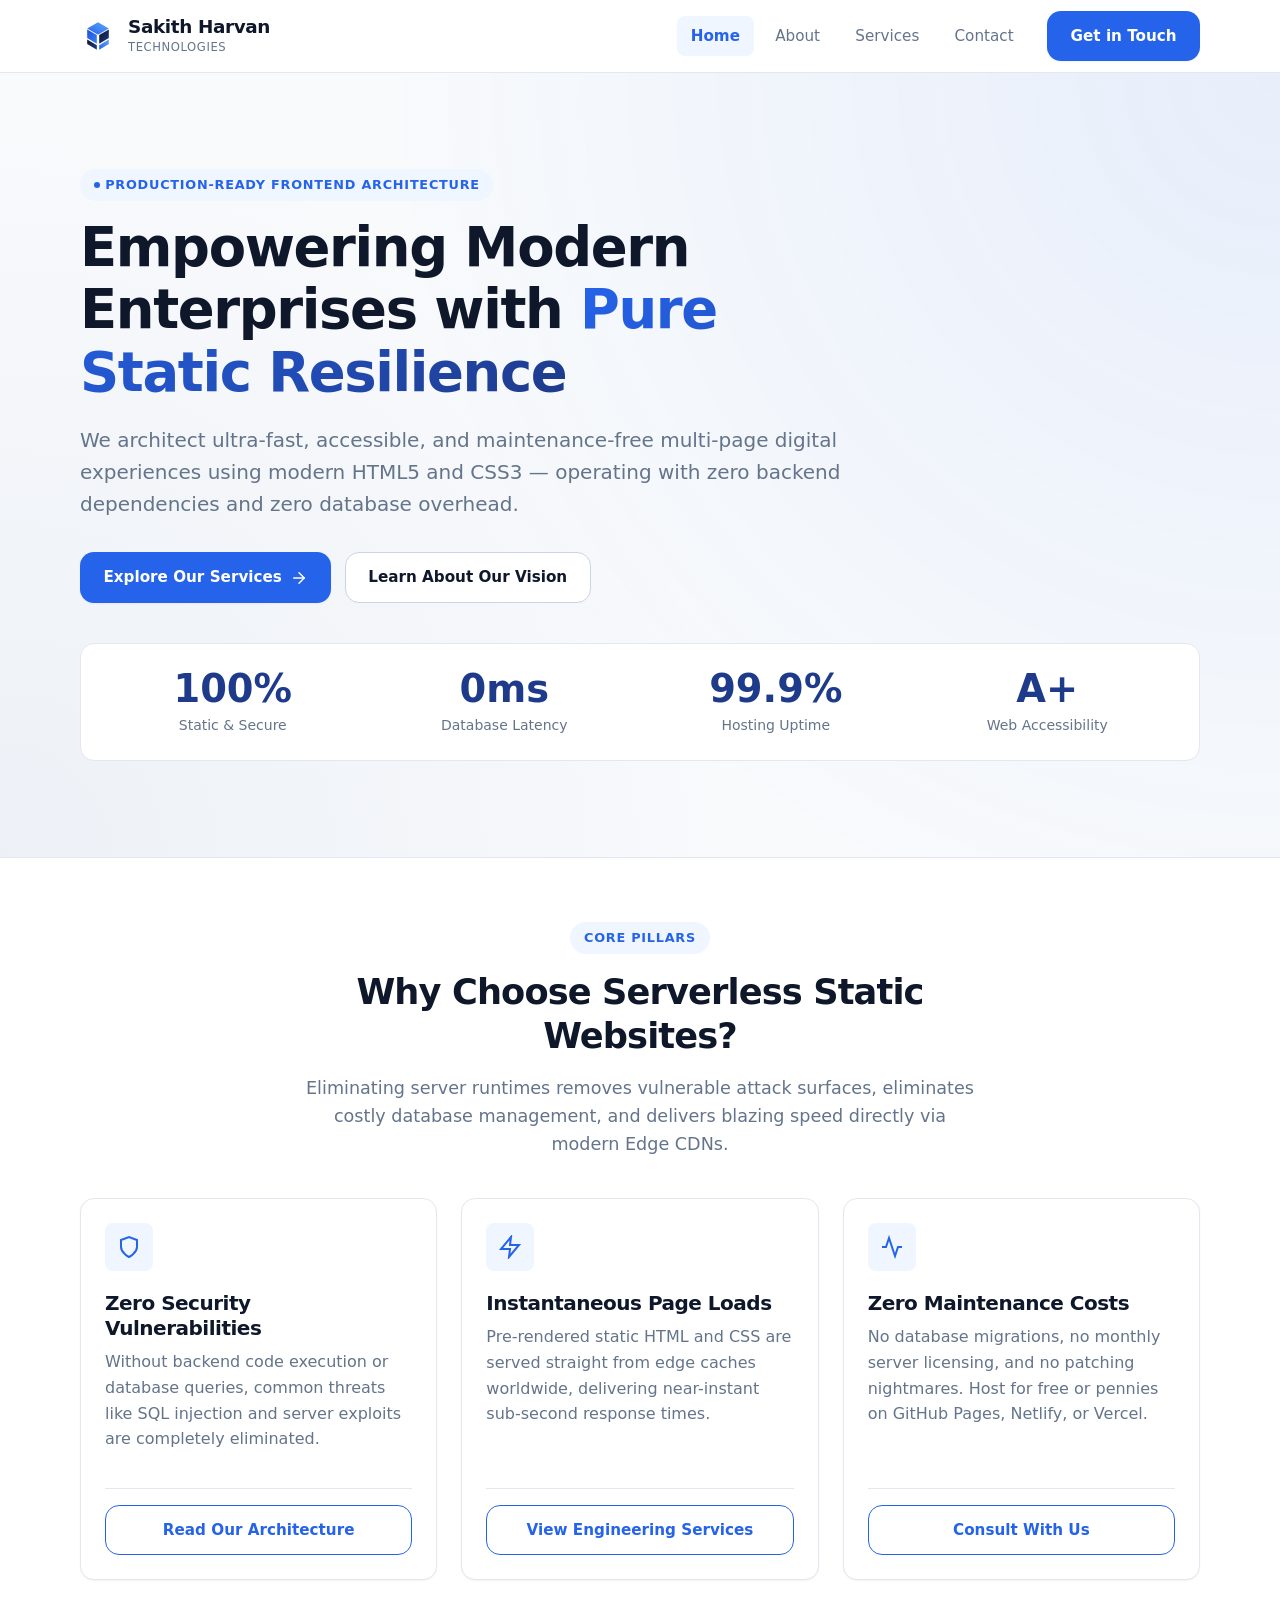
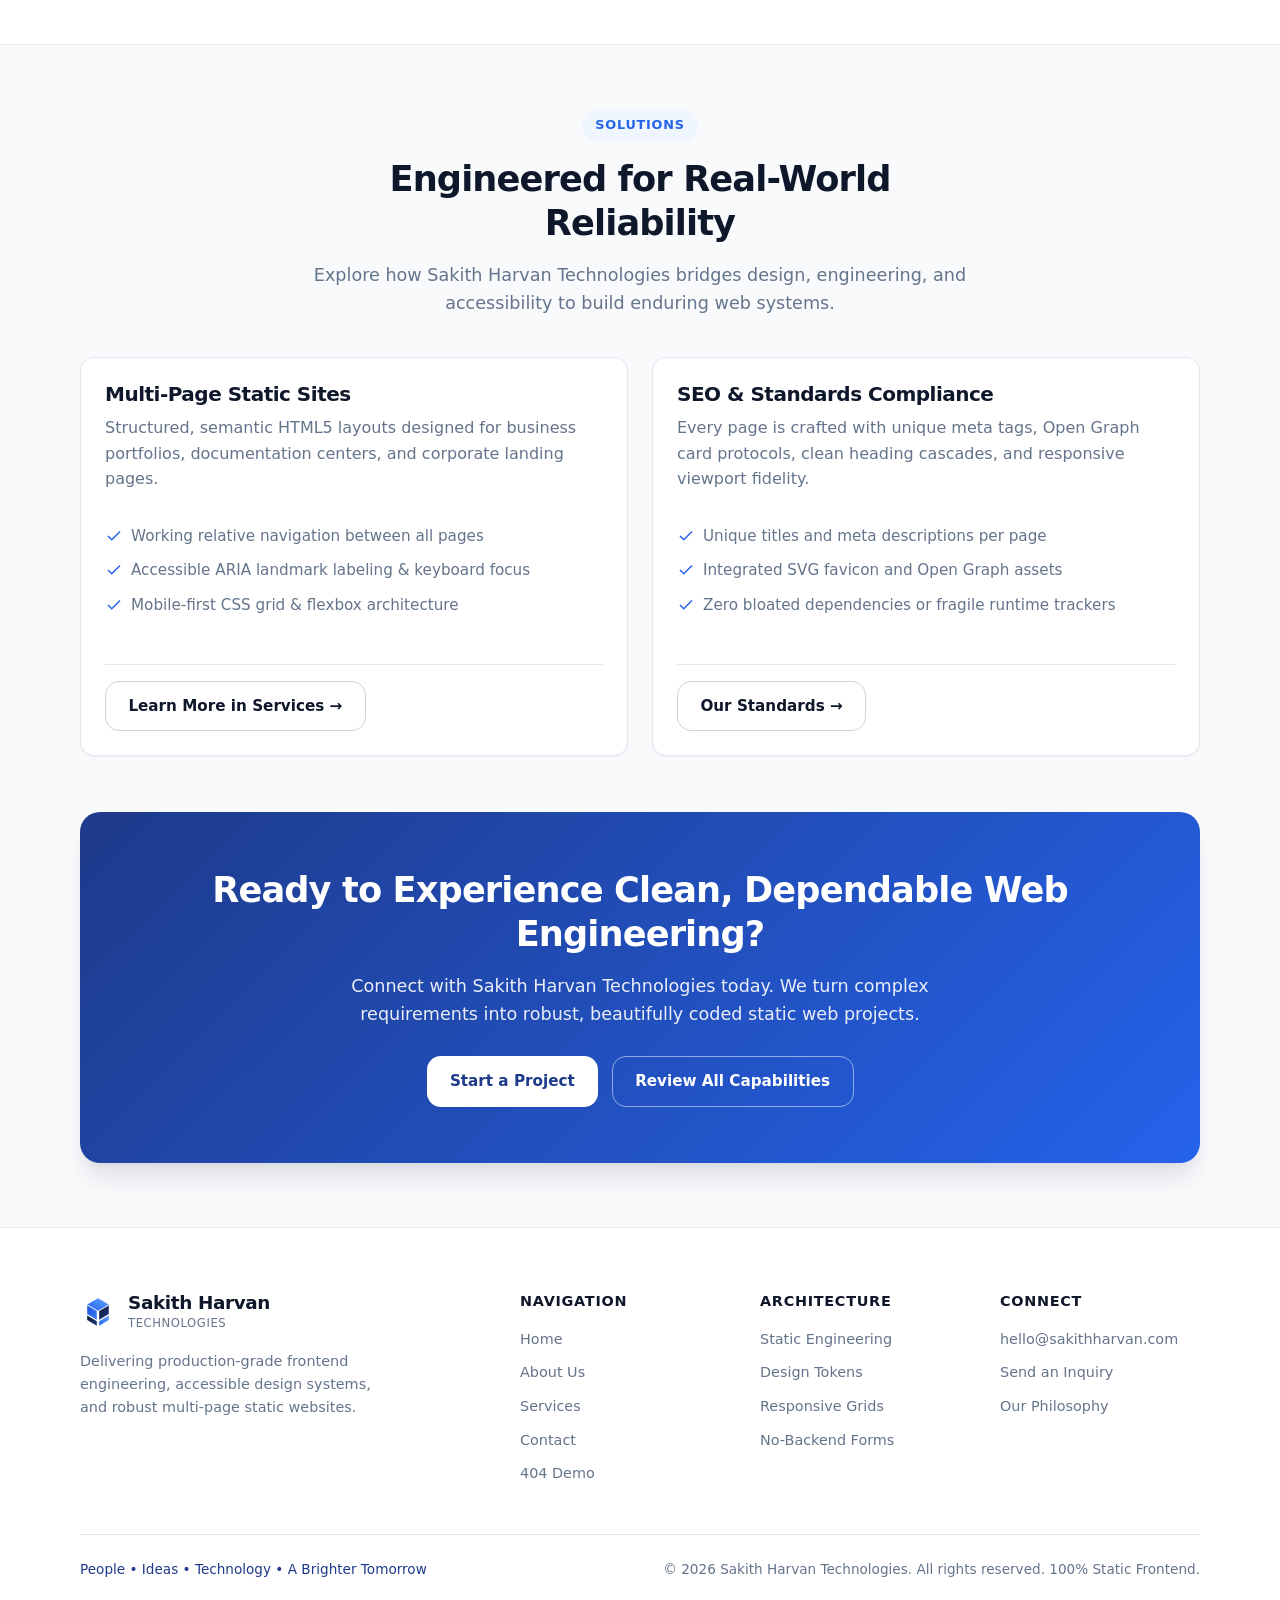
==== index.html @ e4f6d2a4 "Initial commit: 4-page production-ready static website" ====
<!doctype html>
<html lang="en">
<head>
  <meta charset="utf-8">
  <meta name="viewport" content="width=device-width, initial-scale=1">
  <title>Sakith Harvan Technologies | Next-Gen Multi-Page Static Engineering</title>
  <meta name="description" content="Production-ready multi-page static website built with pure HTML5 and CSS3. Fast, accessible, resilient, and requires zero backend or database.">
  <link rel="icon" href="images/favicon.svg" type="image/svg+xml">

  <!-- Open Graph Metadata -->
  <meta property="og:title" content="Sakith Harvan Technologies | Next-Gen Multi-Page Static Engineering">
  <meta property="og:description" content="Production-ready multi-page static website built with pure HTML5 and CSS3. Zero backend, zero database.">
  <meta property="og:type" content="website">
  <meta property="og:image" content="images/logo.svg">

  <link rel="stylesheet" href="css/style.css">
</head>
<body>

  <!-- Shared Site Header -->
  <header class="site-header">
    <div class="container header-inner">
      <a href="index.html" class="brand-link" aria-label="Sakith Harvan Technologies Home">
        <img src="images/logo.svg" alt="Sakith Harvan Technologies Logo" class="brand-logo" width="36" height="36">
        <div class="brand-meta">
          <span class="brand-title">Sakith Harvan</span>
          <span class="brand-subtitle">Technologies</span>
        </div>
      </a>

      <!-- Mobile navigation button -->
      <button class="mobile-toggle" aria-expanded="false" aria-label="Toggle navigation menu" id="mobile-menu-btn">
        <svg width="24" height="24" viewBox="0 0 24 24" fill="none" stroke="currentColor" stroke-width="2" stroke-linecap="round" stroke-linejoin="round" aria-hidden="true">
          <line x1="3" y1="12" x2="21" y2="12"></line>
          <line x1="3" y1="6" x2="21" y2="6"></line>
          <line x1="3" y1="18" x2="21" y2="18"></line>
        </svg>
      </button>

      <!-- Primary Navigation with aria-current="page" -->
      <nav class="primary-nav" id="primary-nav" aria-label="Primary navigation">
        <ul class="nav-list">
          <li><a href="index.html" class="nav-link" aria-current="page">Home</a></li>
          <li><a href="about.html" class="nav-link">About</a></li>
          <li><a href="services.html" class="nav-link">Services</a></li>
          <li><a href="contact.html" class="nav-link">Contact</a></li>
        </ul>
        <a href="contact.html" class="btn btn-primary nav-cta">Get in Touch</a>
      </nav>
    </div>
  </header>

  <!-- Main Content -->
  <main id="main-content">
    
    <!-- Hero Section -->
    <section class="hero" aria-labelledby="hero-heading">
      <div class="container">
        <div class="hero-content">
          <div class="badge">
            <span class="badge-dot" aria-hidden="true"></span>
            Production-Ready Frontend Architecture
          </div>
          <h1 id="hero-heading" class="hero-title">
            Empowering Modern Enterprises with <span class="gradient-text">Pure Static Resilience</span>
          </h1>
          <p class="hero-lead">
            We architect ultra-fast, accessible, and maintenance-free multi-page digital experiences using modern HTML5 and CSS3 — operating with zero backend dependencies and zero database overhead.
          </p>
          <div class="btn-group">
            <a href="services.html" class="btn btn-primary">
              Explore Our Services
              <svg width="18" height="18" viewBox="0 0 24 24" fill="none" stroke="currentColor" stroke-width="2" stroke-linecap="round" stroke-linejoin="round" aria-hidden="true">
                <line x1="5" y1="12" x2="19" y2="12"></line>
                <polyline points="12 5 19 12 12 19"></polyline>
              </svg>
            </a>
            <a href="about.html" class="btn btn-secondary">Learn About Our Vision</a>
          </div>
        </div>

        <!-- Key Metrics Grid -->
        <div class="stats-grid" aria-label="Company Performance Metrics">
          <div class="stat-item">
            <div class="stat-num">100%</div>
            <div class="stat-label">Static & Secure</div>
          </div>
          <div class="stat-item">
            <div class="stat-num">0ms</div>
            <div class="stat-label">Database Latency</div>
          </div>
          <div class="stat-item">
            <div class="stat-num">99.9%</div>
            <div class="stat-label">Hosting Uptime</div>
          </div>
          <div class="stat-item">
            <div class="stat-num">A+</div>
            <div class="stat-label">Web Accessibility</div>
          </div>
        </div>
      </div>
    </section>

    <!-- Value Proposition Section -->
    <section class="section section-alt" aria-labelledby="pillars-heading">
      <div class="container">
        <div class="section-header">
          <div class="badge">Core Pillars</div>
          <h2 id="pillars-heading">Why Choose Serverless Static Websites?</h2>
          <p>
            Eliminating server runtimes removes vulnerable attack surfaces, eliminates costly database management, and delivers blazing speed directly via modern Edge CDNs.
          </p>
        </div>

        <div class="grid grid-3">
          <!-- Card 1 -->
          <article class="card">
            <div class="card-icon" aria-hidden="true">
              <svg viewBox="0 0 24 24"><path d="M12 22s8-4 8-10V5l-8-3-8 3v7c0 6 8 10 8 10z"></path></svg>
            </div>
            <h3 class="card-title">Zero Security Vulnerabilities</h3>
            <div class="card-body">
              <p>Without backend code execution or database queries, common threats like SQL injection and server exploits are completely eliminated.</p>
            </div>
            <div class="card-footer">
              <a href="about.html" class="btn btn-outline" style="width:100%; text-align:center;">Read Our Architecture</a>
            </div>
          </article>

          <!-- Card 2 -->
          <article class="card">
            <div class="card-icon" aria-hidden="true">
              <svg viewBox="0 0 24 24"><polygon points="13 2 3 14 12 14 11 22 21 10 12 10 13 2"></polygon></svg>
            </div>
            <h3 class="card-title">Instantaneous Page Loads</h3>
            <div class="card-body">
              <p>Pre-rendered static HTML and CSS are served straight from edge caches worldwide, delivering near-instant sub-second response times.</p>
            </div>
            <div class="card-footer">
              <a href="services.html" class="btn btn-outline" style="width:100%; text-align:center;">View Engineering Services</a>
            </div>
          </article>

          <!-- Card 3 -->
          <article class="card">
            <div class="card-icon" aria-hidden="true">
              <svg viewBox="0 0 24 24"><path d="M22 12h-4l-3 9L9 3l-3 9H2"></path></svg>
            </div>
            <h3 class="card-title">Zero Maintenance Costs</h3>
            <div class="card-body">
              <p>No database migrations, no monthly server licensing, and no patching nightmares. Host for free or pennies on GitHub Pages, Netlify, or Vercel.</p>
            </div>
            <div class="card-footer">
              <a href="contact.html" class="btn btn-outline" style="width:100%; text-align:center;">Consult With Us</a>
            </div>
          </article>
        </div>
      </div>
    </section>

    <!-- Featured Services Preview -->
    <section class="section" aria-labelledby="featured-services-heading">
      <div class="container">
        <div class="section-header">
          <div class="badge">Solutions</div>
          <h2 id="featured-services-heading">Engineered for Real-World Reliability</h2>
          <p>Explore how Sakith Harvan Technologies bridges design, engineering, and accessibility to build enduring web systems.</p>
        </div>

        <div class="grid grid-2">
          <div class="card">
            <h3 class="card-title">Multi-Page Static Sites</h3>
            <p>Structured, semantic HTML5 layouts designed for business portfolios, documentation centers, and corporate landing pages.</p>
            <ul class="feature-list">
              <li>
                <svg viewBox="0 0 24 24" fill="none" stroke="currentColor" stroke-width="2" aria-hidden="true"><polyline points="20 6 9 17 4 12"></polyline></svg>
                <span>Working relative navigation between all pages</span>
              </li>
              <li>
                <svg viewBox="0 0 24 24" fill="none" stroke="currentColor" stroke-width="2" aria-hidden="true"><polyline points="20 6 9 17 4 12"></polyline></svg>
                <span>Accessible ARIA landmark labeling & keyboard focus</span>
              </li>
              <li>
                <svg viewBox="0 0 24 24" fill="none" stroke="currentColor" stroke-width="2" aria-hidden="true"><polyline points="20 6 9 17 4 12"></polyline></svg>
                <span>Mobile-first CSS grid & flexbox architecture</span>
              </li>
            </ul>
            <div class="card-footer">
              <a href="services.html" class="btn btn-secondary">Learn More in Services &rarr;</a>
            </div>
          </div>

          <div class="card">
            <h3 class="card-title">SEO & Standards Compliance</h3>
            <p>Every page is crafted with unique meta tags, Open Graph card protocols, clean heading cascades, and responsive viewport fidelity.</p>
            <ul class="feature-list">
              <li>
                <svg viewBox="0 0 24 24" fill="none" stroke="currentColor" stroke-width="2" aria-hidden="true"><polyline points="20 6 9 17 4 12"></polyline></svg>
                <span>Unique titles and meta descriptions per page</span>
              </li>
              <li>
                <svg viewBox="0 0 24 24" fill="none" stroke="currentColor" stroke-width="2" aria-hidden="true"><polyline points="20 6 9 17 4 12"></polyline></svg>
                <span>Integrated SVG favicon and Open Graph assets</span>
              </li>
              <li>
                <svg viewBox="0 0 24 24" fill="none" stroke="currentColor" stroke-width="2" aria-hidden="true"><polyline points="20 6 9 17 4 12"></polyline></svg>
                <span>Zero bloated dependencies or fragile runtime trackers</span>
              </li>
            </ul>
            <div class="card-footer">
              <a href="about.html" class="btn btn-secondary">Our Standards &rarr;</a>
            </div>
          </div>
        </div>

        <!-- Banner Call to Action -->
        <div style="margin-top: 3.5rem;">
          <div class="cta-banner">
            <h2>Ready to Experience Clean, Dependable Web Engineering?</h2>
            <p>Connect with Sakith Harvan Technologies today. We turn complex requirements into robust, beautifully coded static web projects.</p>
            <div class="btn-group" style="justify-content: center;">
              <a href="contact.html" class="btn btn-primary">Start a Project</a>
              <a href="services.html" class="btn btn-outline">Review All Capabilities</a>
            </div>
          </div>
        </div>
      </div>
    </section>

  </main>

  <!-- Shared Site Footer -->
  <footer class="site-footer">
    <div class="container">
      <div class="footer-grid">
        <div class="footer-brand">
          <a href="index.html" class="brand-link" aria-label="Sakith Harvan Technologies">
            <img src="images/logo.svg" alt="Sakith Harvan Technologies Logo" class="brand-logo" width="32" height="32">
            <div class="brand-meta">
              <span class="brand-title">Sakith Harvan</span>
              <span class="brand-subtitle">Technologies</span>
            </div>
          </a>
          <p>
            Delivering production-grade frontend engineering, accessible design systems, and robust multi-page static websites.
          </p>
        </div>

        <div>
          <h4 class="footer-heading">Navigation</h4>
          <ul class="footer-nav">
            <li><a href="index.html">Home</a></li>
            <li><a href="about.html">About Us</a></li>
            <li><a href="services.html">Services</a></li>
            <li><a href="contact.html">Contact</a></li>
            <li><a href="404.html">404 Demo</a></li>
          </ul>
        </div>

        <div>
          <h4 class="footer-heading">Architecture</h4>
          <ul class="footer-nav">
            <li><a href="services.html">Static Engineering</a></li>
            <li><a href="services.html">Design Tokens</a></li>
            <li><a href="services.html">Responsive Grids</a></li>
            <li><a href="services.html">No-Backend Forms</a></li>
          </ul>
        </div>

        <div>
          <h4 class="footer-heading">Connect</h4>
          <ul class="footer-nav">
            <li><a href="mailto:hello@sakithharvan.com">hello@sakithharvan.com</a></li>
            <li><a href="contact.html">Send an Inquiry</a></li>
            <li><a href="about.html">Our Philosophy</a></li>
          </ul>
        </div>
      </div>

      <div class="footer-bottom">
        <div class="footer-tagline">
          People • Ideas • Technology • A Brighter Tomorrow
        </div>
        <div>
          &copy; 2026 Sakith Harvan Technologies. All rights reserved. 100% Static Frontend.
        </div>
      </div>
    </div>
  </footer>

  <!-- Mobile Menu Toggle Script -->
  <script>
    const menuBtn = document.getElementById('mobile-menu-btn');
    const primaryNav = document.getElementById('primary-nav');
    if (menuBtn && primaryNav) {
      menuBtn.addEventListener('click', () => {
        const isExpanded = menuBtn.getAttribute('aria-expanded') === 'true';
        menuBtn.setAttribute('aria-expanded', !isExpanded);
        primaryNav.classList.toggle('is-active');
      });
    }
  </script>
</body>
</html>
---- css/style.css ----
/* ==========================================================================
   Sakith Harvan Technologies - Production Static Stylesheet
   Follows Vibe Coding Architecture: Single stylesheet, CSS variables,
   mobile-first responsive grid, accessible states, zero external runtime.
   ========================================================================== */

/* Design Tokens & CSS Variables */
:root {
  --max-width: 1120px;
  --space-xs: 0.5rem;
  --space-sm: 0.75rem;
  --space: 1rem;
  --space-md: 1.5rem;
  --space-lg: 2.5rem;
  --space-xl: 4rem;

  --radius-sm: 8px;
  --radius: 14px;
  --radius-lg: 20px;
  --radius-full: 9999px;

  /* Color Palette */
  --primary: #1e3a8a;
  --primary-hover: #172554;
  --accent: #2563eb;
  --accent-hover: #1d4ed8;
  --accent-light: #eff6ff;
  --accent-subtle: #dbeafe;

  --surface: #ffffff;
  --surface-alt: #f8fafc;
  --surface-card: #ffffff;
  --border: #e2e8f0;
  --border-strong: #cbd5e1;

  --text: #0f172a;
  --text-muted: #64748b;
  --text-inverse: #ffffff;

  --shadow-sm: 0 1px 2px 0 rgba(15, 23, 42, 0.05);
  --shadow: 0 4px 6px -1px rgba(15, 23, 42, 0.07), 0 2px 4px -2px rgba(15, 23, 42, 0.05);
  --shadow-md: 0 10px 15px -3px rgba(15, 23, 42, 0.08), 0 4px 6px -4px rgba(15, 23, 42, 0.04);
  --shadow-lg: 0 20px 25px -5px rgba(15, 23, 42, 0.1), 0 8px 10px -6px rgba(15, 23, 42, 0.05);

  --font-sans: system-ui, -apple-system, BlinkMacSystemFont, "Segoe UI", Roboto, Oxygen, Ubuntu, Cantarell, "Helvetica Neue", sans-serif;
  --font-mono: ui-monospace, SFMono-Regular, Menlo, Monaco, Consolas, "Liberation Mono", "Courier New", monospace;
  --line-height: 1.6;
}

/* Reset & Base Styles */
*, *::before, *::after {
  box-sizing: border-box;
  margin: 0;
  padding: 0;
}

html {
  font-family: var(--font-sans);
  font-size: 16px;
  line-height: var(--line-height);
  color: var(--text);
  background-color: var(--surface-alt);
  scroll-behavior: smooth;
  -webkit-text-size-adjust: 100%;
}

body {
  min-height: 100vh;
  display: flex;
  flex-direction: column;
  color: var(--text);
  background-color: var(--surface-alt);
}

img, svg {
  display: block;
  max-width: 100%;
  height: auto;
}

a {
  color: var(--accent);
  text-decoration: none;
  transition: color 0.15s ease, opacity 0.15s ease;
}

a:hover {
  color: var(--accent-hover);
}

/* Accessibility Focus States */
a:focus-visible,
button:focus-visible,
input:focus-visible,
textarea:focus-visible,
select:focus-visible {
  outline: 3px solid var(--accent);
  outline-offset: 3px;
  border-radius: var(--radius-sm);
}

/* Screen reader only utility */
.sr-only {
  position: absolute;
  width: 1px;
  height: 1px;
  padding: 0;
  margin: -1px;
  overflow: hidden;
  clip: rect(0, 0, 0, 0);
  white-space: nowrap;
  border-width: 0;
}

/* Layout Container */
.container {
  width: min(100% - 2rem, var(--max-width));
  margin-inline: auto;
}

/* Header & Navigation */
.site-header {
  position: sticky;
  top: 0;
  z-index: 50;
  background-color: rgba(255, 255, 255, 0.95);
  backdrop-filter: blur(8px);
  -webkit-backdrop-filter: blur(8px);
  border-bottom: 1px solid var(--border);
}

.header-inner {
  display: flex;
  align-items: center;
  justify-content: space-between;
  height: 72px;
}

.brand-link {
  display: inline-flex;
  align-items: center;
  gap: 0.75rem;
  color: var(--text);
  font-weight: 700;
  font-size: 1.15rem;
  letter-spacing: -0.02em;
}

.brand-link:hover {
  color: var(--primary);
}

.brand-logo {
  width: 36px;
  height: 36px;
  flex-shrink: 0;
}

.brand-meta {
  display: flex;
  flex-direction: column;
}

.brand-meta .brand-title {
  line-height: 1.2;
}

.brand-meta .brand-subtitle {
  font-size: 0.725rem;
  font-weight: 500;
  color: var(--text-muted);
  letter-spacing: 0.05em;
  text-transform: uppercase;
}

.primary-nav {
  display: flex;
  align-items: center;
  gap: 0.5rem;
}

.nav-list {
  display: flex;
  align-items: center;
  list-style: none;
  gap: 0.5rem;
}

.nav-link {
  display: inline-block;
  padding: 0.5rem 0.85rem;
  color: var(--text-muted);
  font-weight: 500;
  font-size: 0.95rem;
  border-radius: var(--radius-sm);
  transition: all 0.15s ease;
}

.nav-link:hover {
  color: var(--primary);
  background-color: var(--surface-alt);
}

/* Active navigation state per Section 7 */
.nav-link[aria-current="page"] {
  color: var(--accent);
  background-color: var(--accent-light);
  font-weight: 600;
}

.nav-cta {
  margin-left: 0.75rem;
}

/* Mobile Nav Toggle */
.mobile-toggle {
  display: none;
  background: none;
  border: 1px solid var(--border);
  padding: 0.5rem;
  border-radius: var(--radius-sm);
  cursor: pointer;
  color: var(--text);
}

.mobile-toggle:hover {
  background-color: var(--surface-alt);
}

/* Main Content Area */
main {
  flex: 1;
}

/* Typography */
h1, h2, h3, h4, h5, h6 {
  color: var(--text);
  font-weight: 700;
  line-height: 1.25;
  letter-spacing: -0.025em;
}

h1 {
  font-size: clamp(2.2rem, 5vw, 3.4rem);
  margin-bottom: 1.25rem;
}

h2 {
  font-size: clamp(1.6rem, 3.5vw, 2.2rem);
  margin-bottom: 1rem;
}

h3 {
  font-size: 1.3rem;
  margin-bottom: 0.5rem;
}

p {
  margin-bottom: 1rem;
  color: var(--text-muted);
}

.lead {
  font-size: 1.15rem;
  line-height: 1.7;
  color: var(--text-muted);
}

/* Badges & Eyebrows */
.badge {
  display: inline-flex;
  align-items: center;
  gap: 0.35rem;
  font-size: 0.8rem;
  font-weight: 600;
  text-transform: uppercase;
  letter-spacing: 0.06em;
  padding: 0.35rem 0.85rem;
  border-radius: var(--radius-full);
  background-color: var(--accent-light);
  color: var(--accent);
  margin-bottom: 1rem;
}

.badge-dot {
  width: 6px;
  height: 6px;
  border-radius: 50%;
  background-color: var(--accent);
}

/* Buttons */
.btn-group {
  display: flex;
  flex-wrap: wrap;
  gap: 0.85rem;
  align-items: center;
}

.btn {
  display: inline-flex;
  align-items: center;
  justify-content: center;
  gap: 0.5rem;
  font-size: 0.95rem;
  font-weight: 600;
  padding: 0.75rem 1.4rem;
  border-radius: var(--radius);
  border: 1px solid transparent;
  cursor: pointer;
  transition: all 0.2s ease;
  white-space: nowrap;
}

.btn-primary {
  background-color: var(--accent);
  color: var(--text-inverse);
  box-shadow: var(--shadow-sm);
}

.btn-primary:hover {
  background-color: var(--accent-hover);
  color: var(--text-inverse);
  box-shadow: var(--shadow);
  transform: translateY(-1px);
}

.btn-secondary {
  background-color: var(--surface);
  color: var(--text);
  border-color: var(--border-strong);
}

.btn-secondary:hover {
  background-color: var(--surface-alt);
  color: var(--primary);
  border-color: var(--text-muted);
}

.btn-outline {
  background-color: transparent;
  color: var(--accent);
  border-color: var(--accent);
}

.btn-outline:hover {
  background-color: var(--accent-light);
}

/* Sections */
.section {
  padding-block: var(--space-xl);
}

.section-alt {
  background-color: var(--surface);
  border-top: 1px solid var(--border);
  border-bottom: 1px solid var(--border);
}

.section-header {
  text-align: center;
  max-width: 680px;
  margin-inline: auto;
  margin-bottom: var(--space-lg);
}

.section-header p {
  font-size: 1.1rem;
}

/* Hero Section */
.hero {
  padding-block: clamp(3rem, 8vw, 6rem);
  background: radial-gradient(circle at top right, rgba(37, 99, 235, 0.08) 0%, transparent 60%),
              radial-gradient(circle at bottom left, rgba(30, 58, 138, 0.05) 0%, transparent 50%);
}

.hero-content {
  max-width: 780px;
}

.hero-title {
  color: var(--text);
  font-weight: 800;
  line-height: 1.15;
}

.hero-title .gradient-text {
  background: linear-gradient(135deg, var(--accent) 0%, var(--primary) 100%);
  -webkit-background-clip: text;
  -webkit-text-fill-color: transparent;
}

.hero-lead {
  font-size: 1.25rem;
  line-height: 1.6;
  margin-bottom: 2rem;
  color: var(--text-muted);
}

/* Grid Utilities */
.grid {
  display: grid;
  gap: var(--space-md);
}

.grid-2 {
  grid-template-columns: repeat(2, 1fr);
}

.grid-3 {
  grid-template-columns: repeat(3, 1fr);
}

.grid-4 {
  grid-template-columns: repeat(4, 1fr);
}

/* Cards */
.card {
  background-color: var(--surface-card);
  border: 1px solid var(--border);
  border-radius: var(--radius);
  padding: var(--space-md);
  box-shadow: var(--shadow-sm);
  transition: transform 0.2s ease, box-shadow 0.2s ease, border-color 0.2s ease;
  display: flex;
  flex-direction: column;
}

.card:hover {
  transform: translateY(-3px);
  box-shadow: var(--shadow-md);
  border-color: var(--accent-subtle);
}

.card-icon {
  width: 48px;
  height: 48px;
  display: inline-flex;
  align-items: center;
  justify-content: center;
  border-radius: var(--radius-sm);
  background-color: var(--accent-light);
  color: var(--accent);
  margin-bottom: 1.25rem;
}

.card-icon svg {
  width: 24px;
  height: 24px;
  stroke: currentColor;
  stroke-width: 2;
  fill: none;
}

.card-title {
  font-size: 1.25rem;
  margin-bottom: 0.5rem;
}

.card-body {
  color: var(--text-muted);
  flex: 1;
}

.card-footer {
  margin-top: 1.25rem;
  padding-top: 1rem;
  border-top: 1px solid var(--border);
}

/* Feature checklist */
.feature-list {
  list-style: none;
  margin-block: 1rem;
}

.feature-list li {
  display: flex;
  align-items: flex-start;
  gap: 0.5rem;
  margin-bottom: 0.65rem;
  color: var(--text-muted);
  font-size: 0.95rem;
}

.feature-list svg {
  width: 18px;
  height: 18px;
  color: var(--accent);
  flex-shrink: 0;
  margin-top: 3px;
}

/* Stats Counter Grid */
.stats-grid {
  display: grid;
  grid-template-columns: repeat(4, 1fr);
  gap: var(--space);
  margin-top: var(--space-lg);
  padding: var(--space-md);
  background-color: var(--surface);
  border: 1px solid var(--border);
  border-radius: var(--radius);
}

.stat-item {
  text-align: center;
}

.stat-num {
  font-size: clamp(1.8rem, 3vw, 2.5rem);
  font-weight: 800;
  color: var(--primary);
  line-height: 1.1;
  margin-bottom: 0.25rem;
}

.stat-label {
  font-size: 0.875rem;
  font-weight: 500;
  color: var(--text-muted);
}

/* Call to Action Box */
.cta-banner {
  background: linear-gradient(135deg, var(--primary) 0%, var(--accent) 100%);
  border-radius: var(--radius-lg);
  padding: clamp(2rem, 5vw, 3.5rem);
  color: var(--text-inverse);
  text-align: center;
  box-shadow: var(--shadow-lg);
}

.cta-banner h2 {
  color: var(--text-inverse);
  margin-bottom: 1rem;
}

.cta-banner p {
  color: rgba(255, 255, 255, 0.9);
  max-width: 600px;
  margin-inline: auto;
  margin-bottom: 1.75rem;
  font-size: 1.1rem;
}

.cta-banner .btn-primary {
  background-color: var(--surface);
  color: var(--primary);
}

.cta-banner .btn-primary:hover {
  background-color: var(--surface-alt);
  color: var(--accent-hover);
}

.cta-banner .btn-outline {
  border-color: rgba(255, 255, 255, 0.5);
  color: var(--text-inverse);
}

.cta-banner .btn-outline:hover {
  background-color: rgba(255, 255, 255, 0.15);
  border-color: var(--text-inverse);
}

/* Forms (Production-Ready, Zero-Backend) */
.form-card {
  background-color: var(--surface);
  border: 1px solid var(--border);
  border-radius: var(--radius);
  padding: clamp(1.5rem, 4vw, 2.5rem);
  box-shadow: var(--shadow);
}

.form-group {
  margin-bottom: 1.25rem;
}

.form-label {
  display: block;
  font-size: 0.9rem;
  font-weight: 600;
  margin-bottom: 0.35rem;
  color: var(--text);
}

.form-control {
  width: 100%;
  padding: 0.75rem 1rem;
  font-family: inherit;
  font-size: 0.95rem;
  color: var(--text);
  background-color: var(--surface-alt);
  border: 1px solid var(--border-strong);
  border-radius: var(--radius-sm);
  transition: border-color 0.15s ease, background-color 0.15s ease, box-shadow 0.15s ease;
}

.form-control:focus {
  background-color: var(--surface);
  border-color: var(--accent);
}

textarea.form-control {
  resize: vertical;
  min-height: 120px;
}

.form-notice {
  background-color: var(--accent-light);
  border-left: 4px solid var(--accent);
  padding: 0.85rem 1rem;
  border-radius: 0 var(--radius-sm) var(--radius-sm) 0;
  font-size: 0.85rem;
  color: var(--primary);
  margin-bottom: 1.5rem;
  line-height: 1.5;
}

.form-notice code {
  background-color: rgba(255, 255, 255, 0.7);
  padding: 0.15rem 0.35rem;
  border-radius: 4px;
  font-family: var(--font-mono);
  font-size: 0.8rem;
}

/* Contact Info & Details */
.contact-info-card {
  background-color: var(--surface);
  border: 1px solid var(--border);
  border-radius: var(--radius);
  padding: 2rem;
}

.contact-meta-item {
  display: flex;
  gap: 1rem;
  margin-bottom: 1.5rem;
}

.contact-meta-item:last-child {
  margin-bottom: 0;
}

.contact-meta-icon {
  width: 40px;
  height: 40px;
  border-radius: 50%;
  background-color: var(--accent-light);
  color: var(--accent);
  display: flex;
  align-items: center;
  justify-content: center;
  flex-shrink: 0;
}

.contact-meta-icon svg {
  width: 20px;
  height: 20px;
  stroke: currentColor;
  stroke-width: 2;
  fill: none;
}

/* 404 Error Page (Guide Section 17) */
.error-page {
  padding-block: var(--space-xl);
  text-align: center;
  min-height: calc(100vh - 250px);
  display: flex;
  align-items: center;
  justify-content: center;
}

.error-card {
  max-width: 540px;
  margin-inline: auto;
  padding: var(--space-lg);
  background-color: var(--surface);
  border: 1px solid var(--border);
  border-radius: var(--radius);
  box-shadow: var(--shadow);
}

.error-code {
  font-size: clamp(4rem, 12vw, 6.5rem);
  font-weight: 900;
  color: var(--accent);
  line-height: 1;
  letter-spacing: -0.05em;
  margin-bottom: 1rem;
}

/* Footer (Guide Section 6 & 19) */
.site-footer {
  background-color: var(--surface);
  border-top: 1px solid var(--border);
  padding-top: var(--space-xl);
  padding-bottom: var(--space-lg);
  margin-top: auto;
}

.footer-grid {
  display: grid;
  grid-template-columns: 2fr 1fr 1fr 1fr;
  gap: var(--space-lg);
  margin-bottom: var(--space-lg);
}

.footer-brand {
  max-width: 320px;
}

.footer-brand p {
  font-size: 0.9rem;
  margin-top: 0.75rem;
}

.footer-heading {
  font-size: 0.9rem;
  font-weight: 700;
  text-transform: uppercase;
  letter-spacing: 0.05em;
  color: var(--text);
  margin-bottom: 1rem;
}

.footer-nav {
  list-style: none;
}

.footer-nav li {
  margin-bottom: 0.5rem;
}

.footer-nav a {
  color: var(--text-muted);
  font-size: 0.9rem;
}

.footer-nav a:hover {
  color: var(--accent);
}

.footer-bottom {
  padding-top: var(--space-md);
  border-top: 1px solid var(--border);
  display: flex;
  align-items: center;
  justify-content: space-between;
  flex-wrap: wrap;
  gap: 1rem;
  font-size: 0.85rem;
  color: var(--text-muted);
}

.footer-tagline {
  font-weight: 500;
  color: var(--primary);
}

/* Responsive Media Queries (Mobile-first, Guide Section 9) */
@media (max-width: 900px) {
  .grid-4 {
    grid-template-columns: repeat(2, 1fr);
  }
  .grid-3 {
    grid-template-columns: repeat(2, 1fr);
  }
  .footer-grid {
    grid-template-columns: 1fr 1fr;
  }
  .stats-grid {
    grid-template-columns: repeat(2, 1fr);
  }
}

@media (max-width: 680px) {
  .mobile-toggle {
    display: inline-flex;
  }

  .primary-nav {
    display: none;
    position: absolute;
    top: 72px;
    left: 0;
    right: 0;
    background-color: var(--surface);
    border-bottom: 1px solid var(--border);
    padding: 1.25rem 1rem;
    box-shadow: var(--shadow-lg);
    flex-direction: column;
    align-items: stretch;
  }

  .primary-nav.is-active {
    display: flex;
  }

  .nav-list {
    flex-direction: column;
    align-items: stretch;
    gap: 0.25rem;
  }

  .nav-cta {
    margin-left: 0;
    margin-top: 0.75rem;
    width: 100%;
    text-align: center;
  }

  .grid-2, .grid-3, .grid-4 {
    grid-template-columns: 1fr;
  }

  .footer-grid {
    grid-template-columns: 1fr;
  }

  .stats-grid {
    grid-template-columns: 1fr;
  }

  .footer-bottom {
    flex-direction: column;
    text-align: center;
  }
}
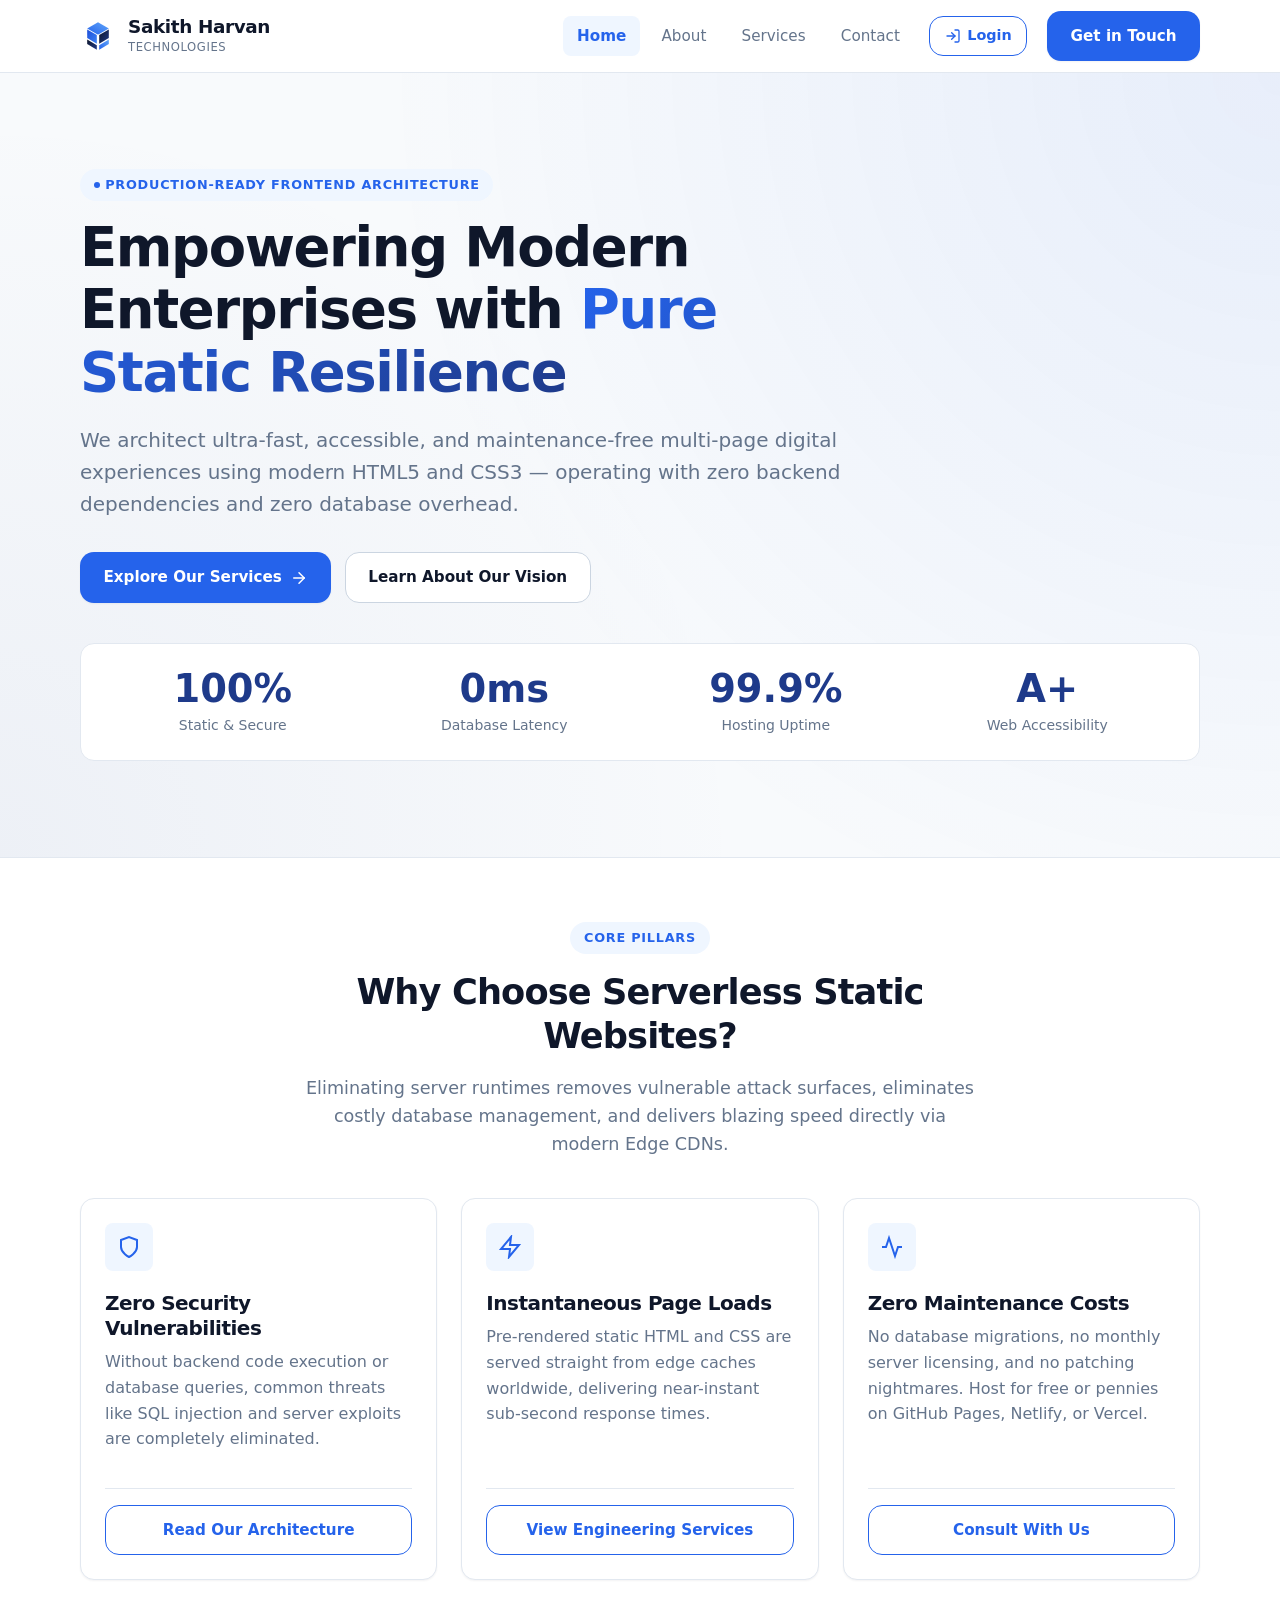
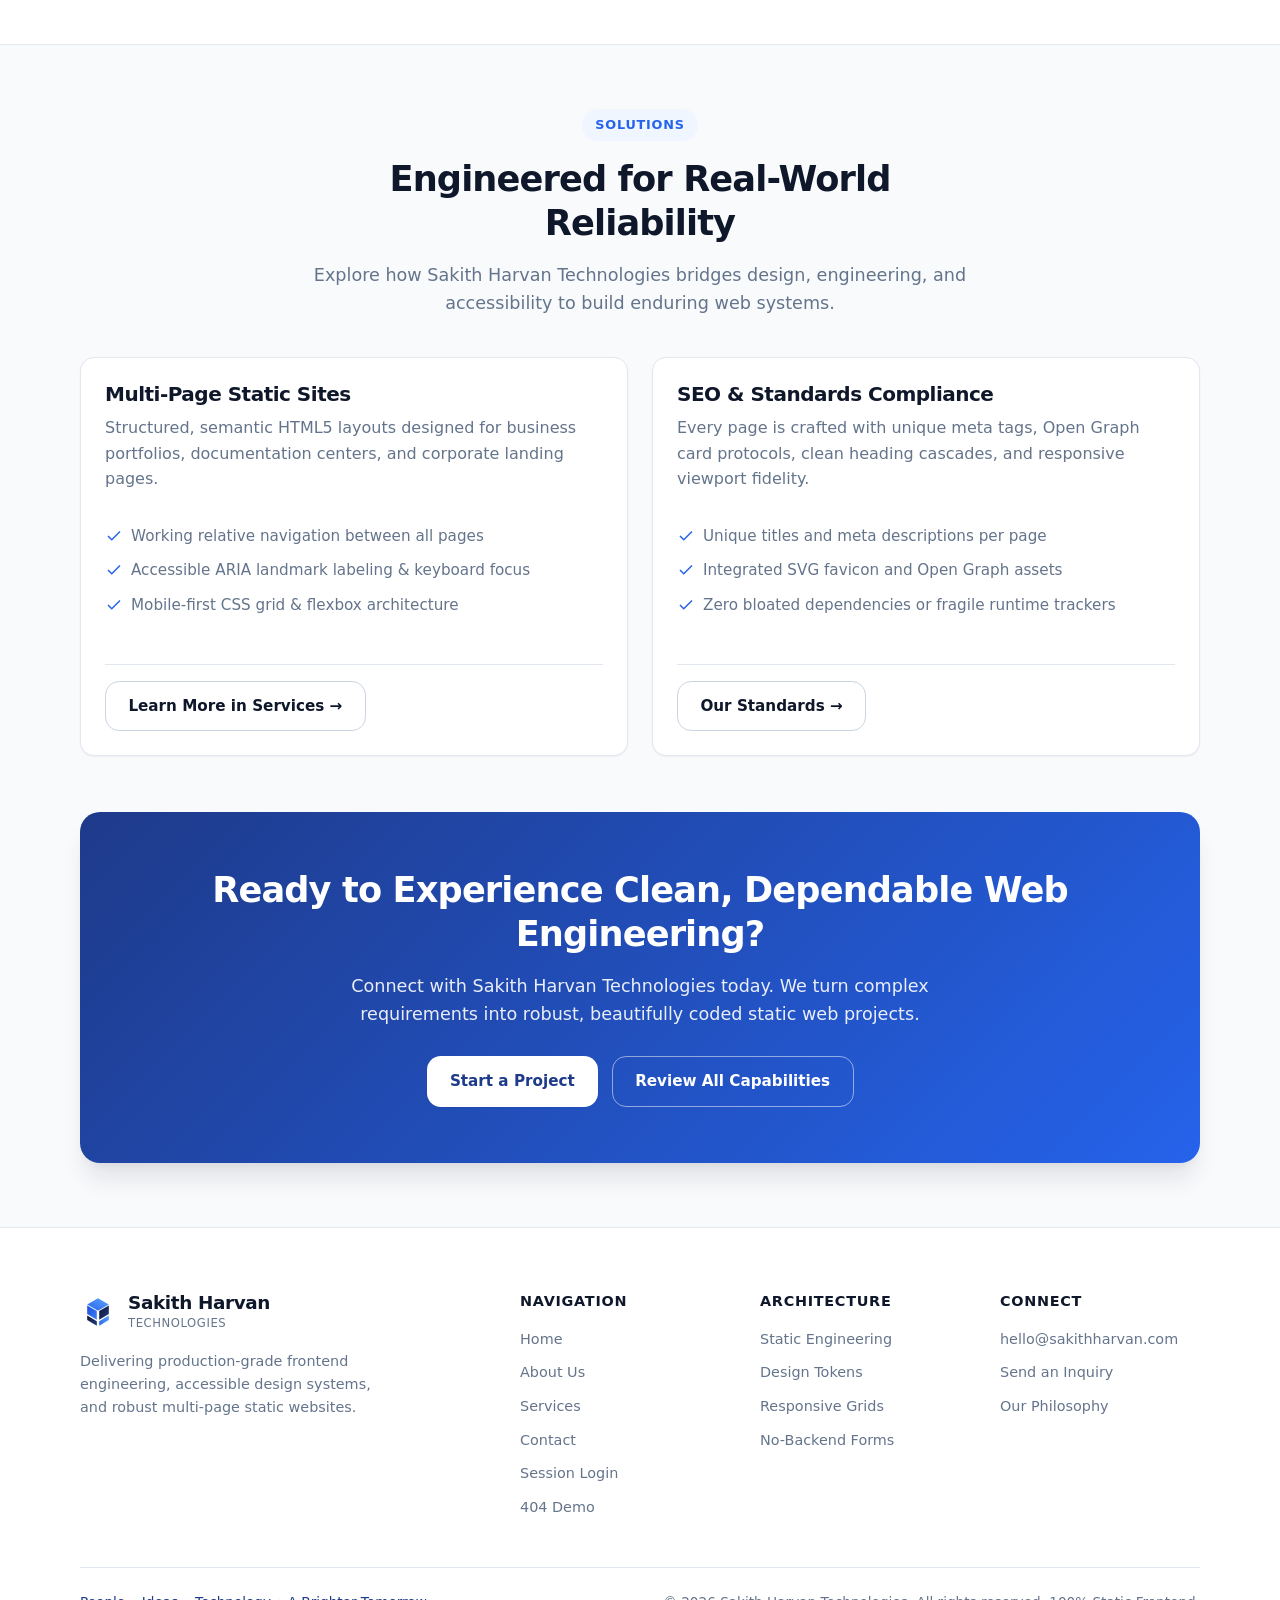
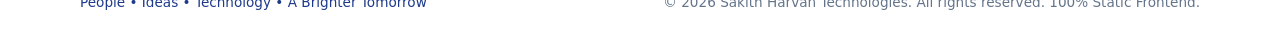
==== commit d4c655ff: "Add pure frontend client-side session login with sessionStorage and user profile badge" ====
--- a/index.html
+++ b/index.html
@@ -45,6 +45,7 @@
           <li><a href="services.html" class="nav-link">Services</a></li>
           <li><a href="contact.html" class="nav-link">Contact</a></li>
         </ul>
+        <div class="auth-slot" style="margin-left: 0.5rem;"></div>
         <a href="contact.html" class="btn btn-primary nav-cta">Get in Touch</a>
       </nav>
     </div>
@@ -57,6 +58,10 @@
     <section class="hero" aria-labelledby="hero-heading">
       <div class="container">
         <div class="hero-content">
+          <!-- Session Welcome Banner -->
+          <div id="session-welcome-banner" style="display: none; background: #ecfdf5; border: 1px solid #a7f3d0; color: #065f46; padding: 0.75rem 1.25rem; border-radius: var(--radius); margin-bottom: 1.5rem; font-weight: 500;">
+            🎉 Welcome back, <strong id="banner-user-name">User</strong>! Your client session is active in this tab. <button type="button" onclick="logoutSession()" class="btn-logout" style="margin-left: 0.5rem;">Sign Out</button>
+          </div>
           <div class="badge">
             <span class="badge-dot" aria-hidden="true"></span>
             Production-Ready Frontend Architecture
@@ -253,6 +258,7 @@
             <li><a href="about.html">About Us</a></li>
             <li><a href="services.html">Services</a></li>
             <li><a href="contact.html">Contact</a></li>
+            <li><a href="login.html">Session Login</a></li>
             <li><a href="404.html">404 Demo</a></li>
           </ul>
         </div>
@@ -288,7 +294,8 @@
     </div>
   </footer>
 
-  <!-- Mobile Menu Toggle Script -->
+  <!-- Scripts -->
+  <script src="js/auth.js"></script>
   <script>
     const menuBtn = document.getElementById('mobile-menu-btn');
     const primaryNav = document.getElementById('primary-nav');
--- a/css/style.css
+++ b/css/style.css
@@ -833,3 +833,110 @@
     text-align: center;
   }
 }
+
+/* ==========================================================================
+   Client-Side Session Login Components
+   Zero backend / Zero database - Session storage powered
+   ========================================================================== */
+.user-session-pill {
+  display: inline-flex;
+  align-items: center;
+  gap: 0.6rem;
+  background-color: var(--accent-light);
+  border: 1px solid var(--accent-subtle);
+  padding: 0.35rem 0.75rem;
+  border-radius: var(--radius-full);
+  font-size: 0.875rem;
+  font-weight: 600;
+  color: var(--primary);
+}
+
+.user-avatar {
+  width: 26px;
+  height: 26px;
+  border-radius: 50%;
+  background-color: var(--accent);
+  color: #ffffff;
+  display: flex;
+  align-items: center;
+  justify-content: center;
+  font-size: 0.8rem;
+  font-weight: 700;
+  text-transform: uppercase;
+}
+
+.user-name {
+  color: var(--text);
+  max-width: 140px;
+  overflow: hidden;
+  text-overflow: ellipsis;
+  white-space: nowrap;
+}
+
+.btn-logout {
+  background: none;
+  border: 1px solid var(--border-strong);
+  border-radius: var(--radius-sm);
+  padding: 0.2rem 0.55rem;
+  font-size: 0.75rem;
+  font-weight: 600;
+  color: #dc2626;
+  cursor: pointer;
+  transition: all 0.15s ease;
+}
+
+.btn-logout:hover {
+  background-color: #fef2f2;
+  border-color: #ef4444;
+}
+
+.btn-nav-login {
+  display: inline-flex;
+  align-items: center;
+  gap: 0.4rem;
+  font-size: 0.9rem;
+  font-weight: 600;
+  color: var(--accent);
+  padding: 0.45rem 0.9rem;
+  border-radius: var(--radius);
+  border: 1px solid var(--accent);
+  background: transparent;
+  transition: all 0.15s ease;
+}
+
+.btn-nav-login:hover {
+  background-color: var(--accent-light);
+}
+
+.login-section {
+  padding-block: var(--space-xl);
+  min-height: calc(100vh - 250px);
+  display: flex;
+  align-items: center;
+  justify-content: center;
+}
+
+.login-card {
+  width: 100%;
+  max-width: 440px;
+  margin-inline: auto;
+  background-color: var(--surface);
+  border: 1px solid var(--border);
+  border-radius: var(--radius-lg);
+  padding: clamp(1.75rem, 5vw, 2.5rem);
+  box-shadow: var(--shadow-lg);
+}
+
+.session-badge {
+  display: inline-flex;
+  align-items: center;
+  gap: 0.4rem;
+  background-color: #ecfdf5;
+  color: #065f46;
+  border: 1px solid #a7f3d0;
+  padding: 0.25rem 0.65rem;
+  border-radius: var(--radius-full);
+  font-size: 0.75rem;
+  font-weight: 600;
+  margin-bottom: 1rem;
+}
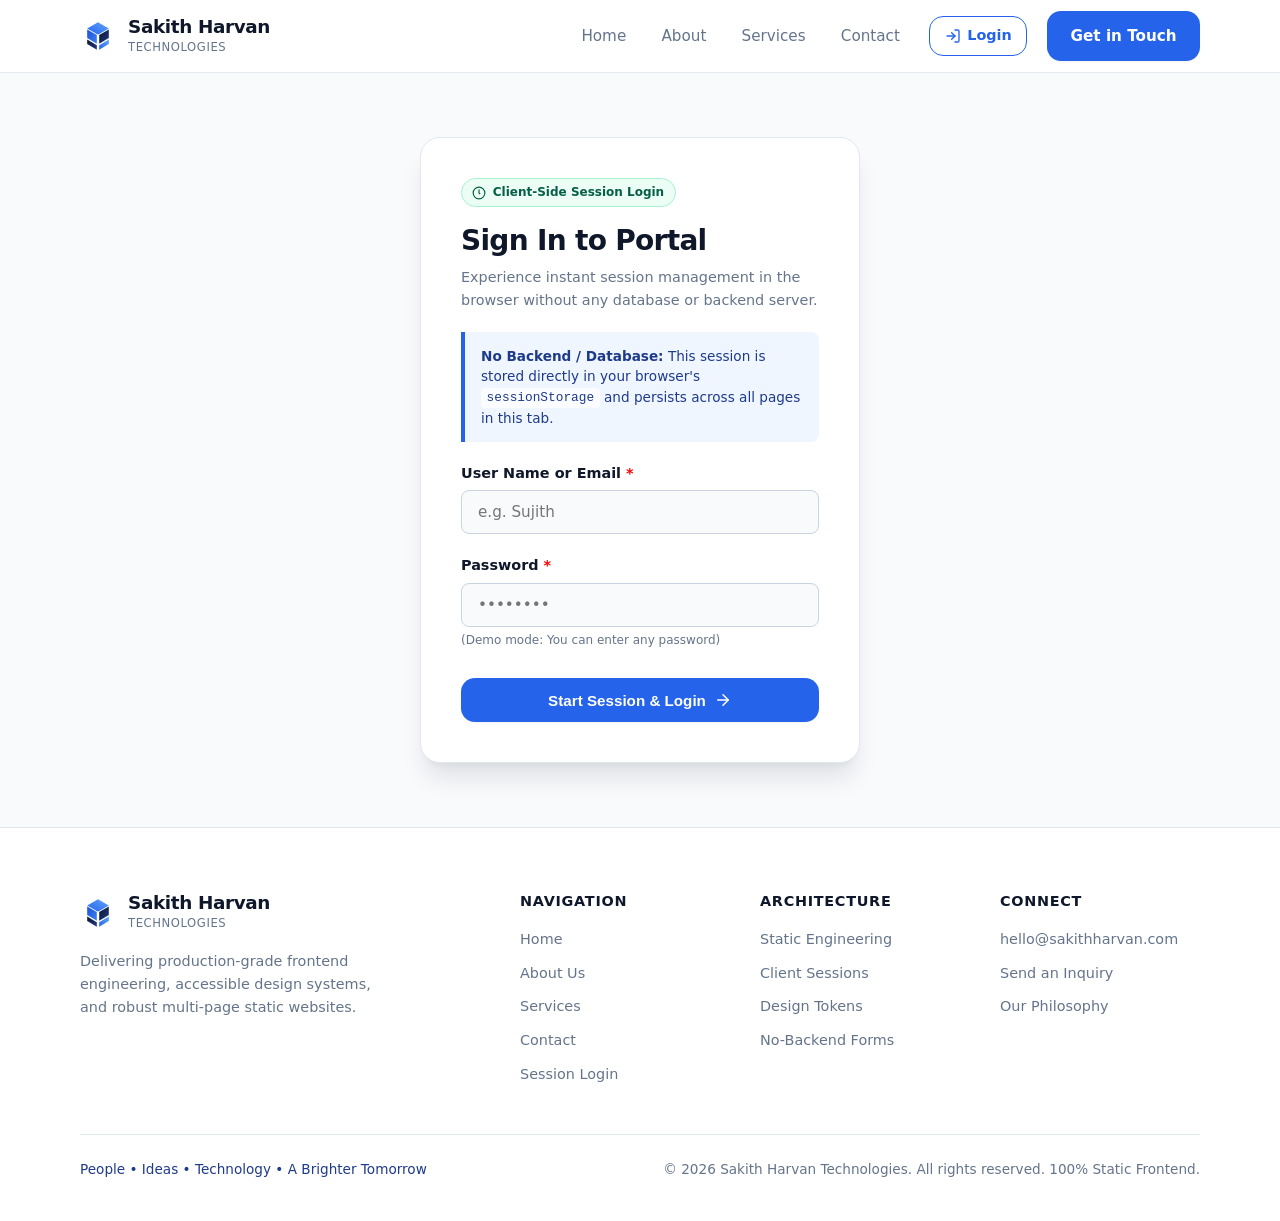
==== commit 890b34d9: "Enforce login guard: prompt login immediately when opening website link" ====
--- a/index.html
+++ b/index.html
@@ -12,6 +12,13 @@
   <meta property="og:description" content="Production-ready multi-page static website built with pure HTML5 and CSS3. Zero backend, zero database.">
   <meta property="og:type" content="website">
   <meta property="og:image" content="images/logo.svg">
+
+  <!-- Instant Session Guard: Opens login.html immediately if no active session -->
+  <script>
+    if (!sessionStorage.getItem('vibe_user')) {
+      window.location.replace('login.html');
+    }
+  </script>
 
   <link rel="stylesheet" href="css/style.css">
 </head>
